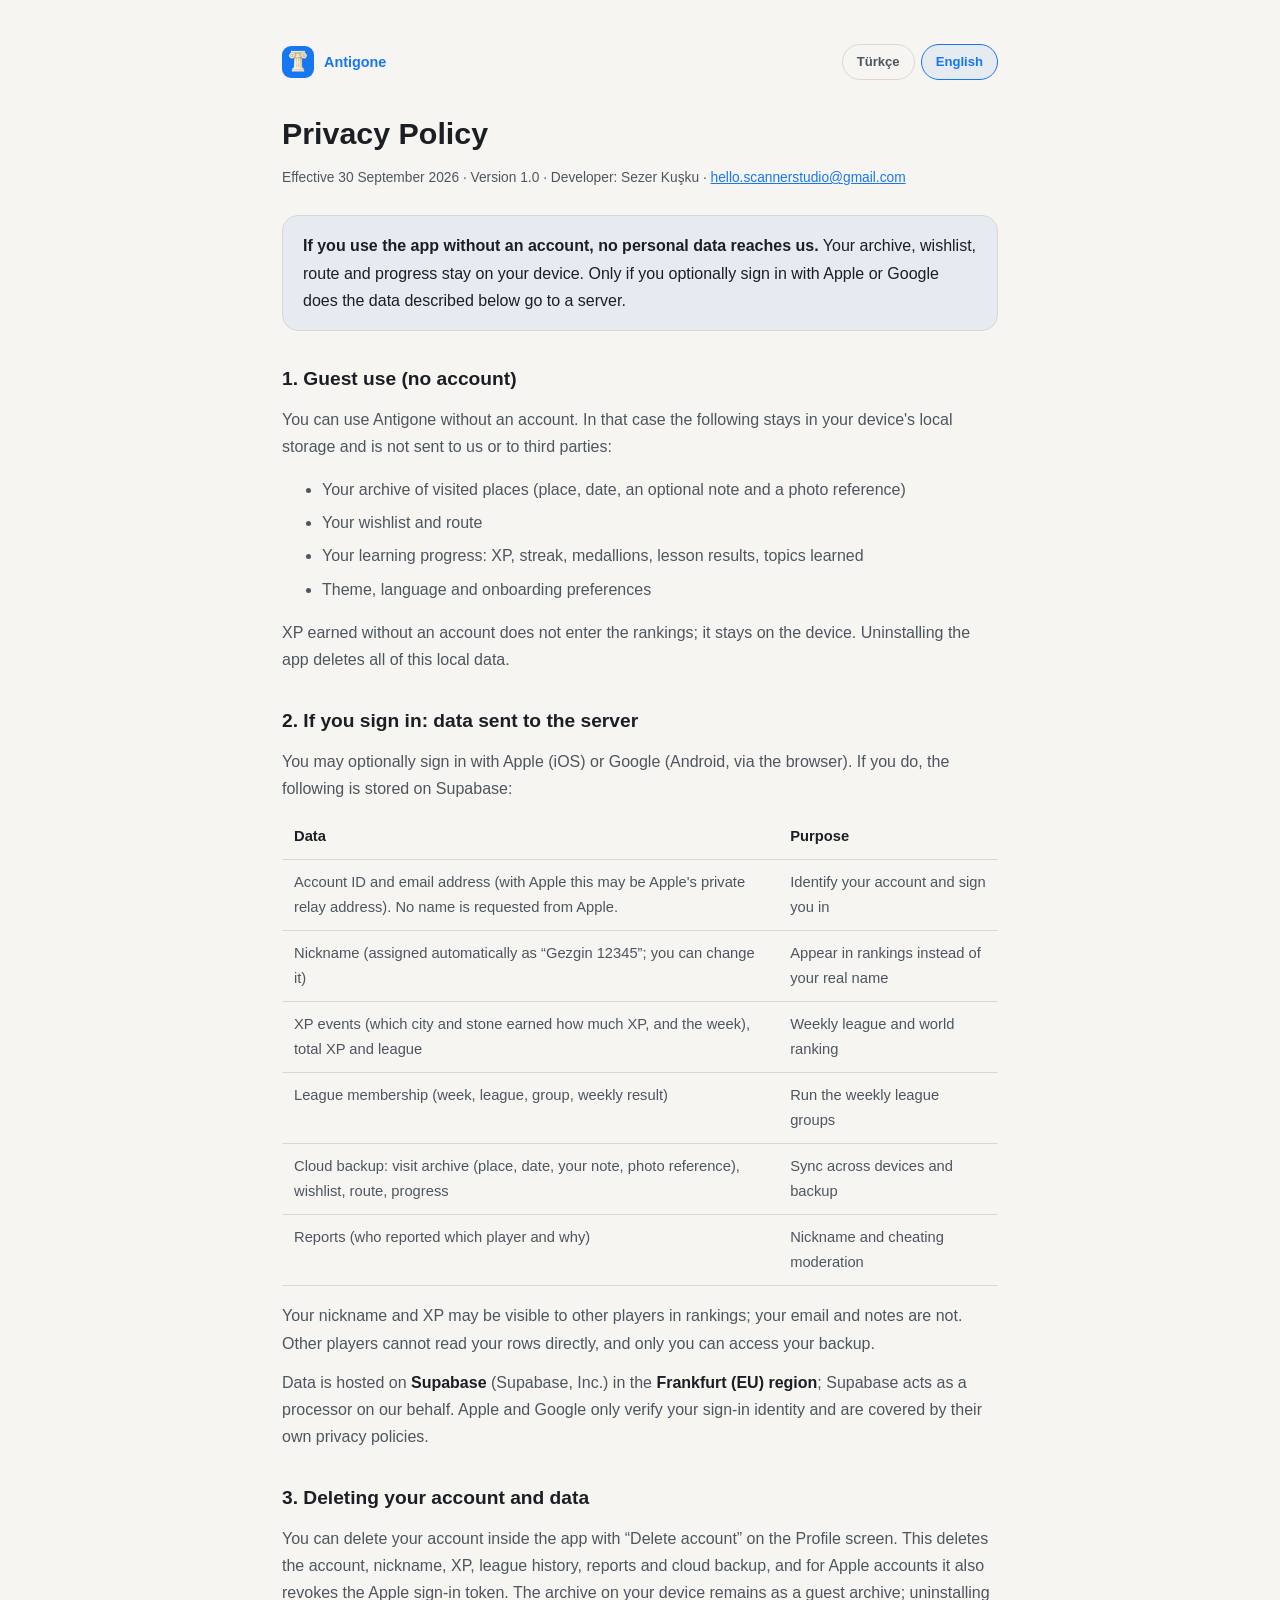
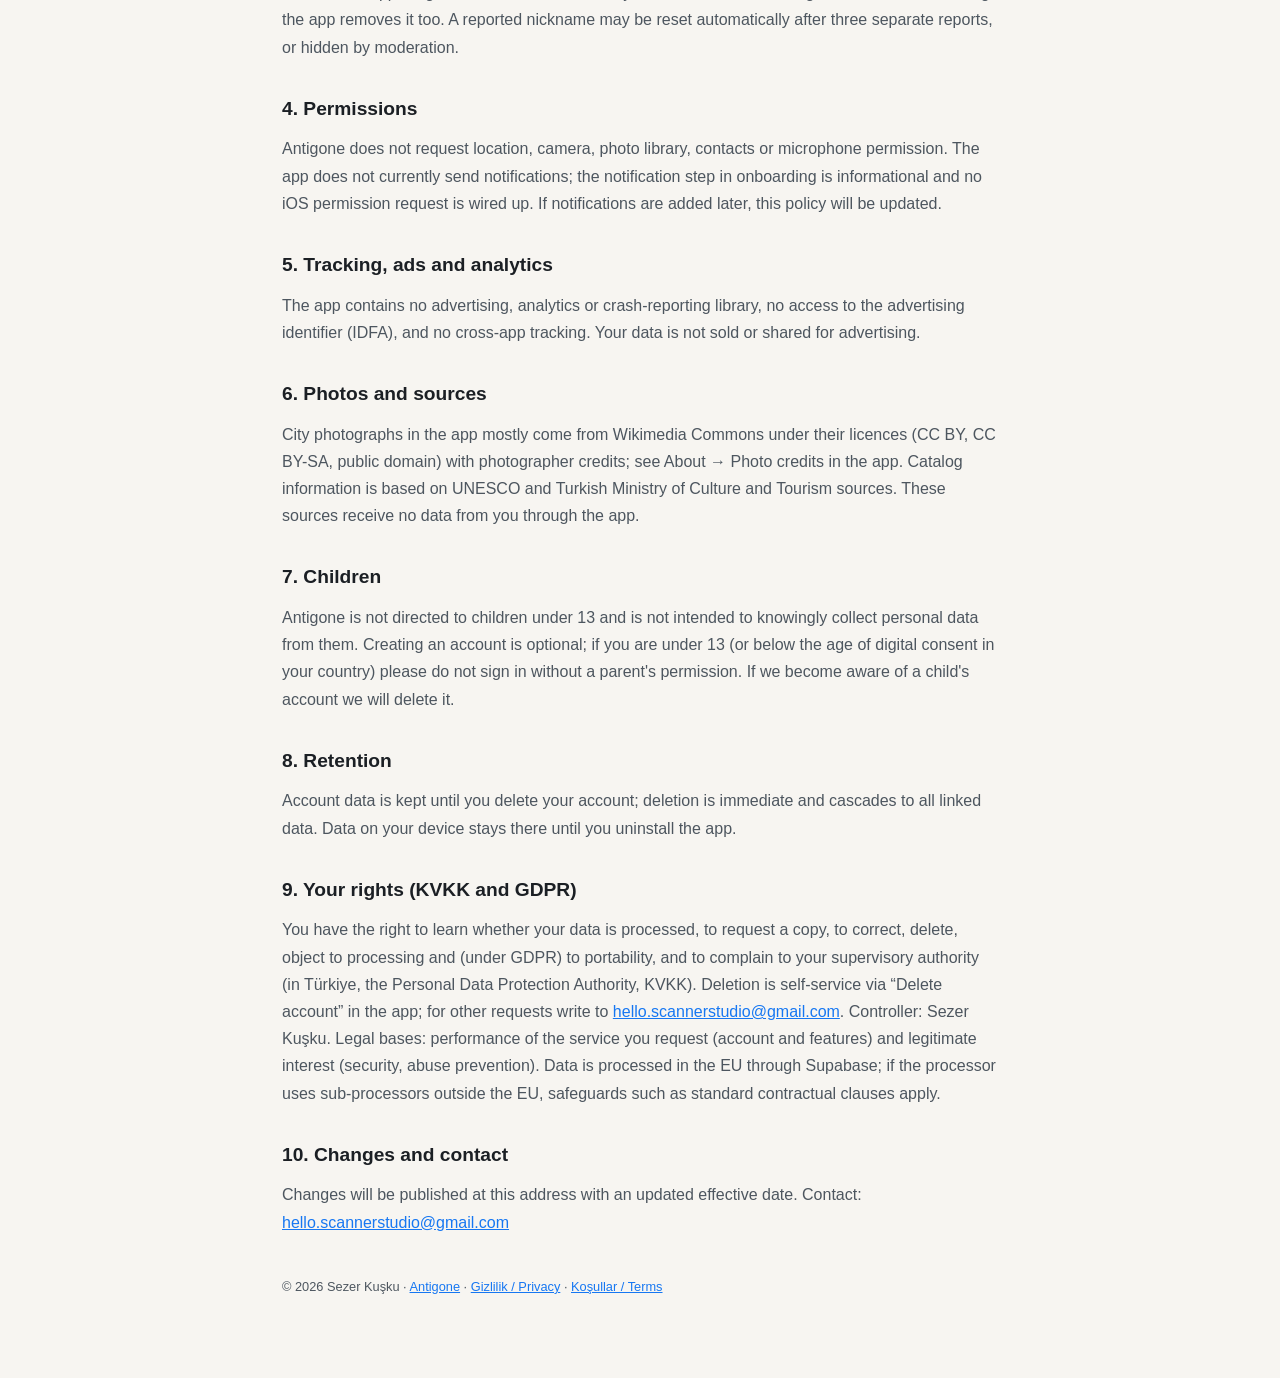
==== privacy.html @ a31787c8 "Antigone destek, gizlilik ve koşul sayfaları" ====
<!doctype html>
<html lang="tr">
<head>
<meta charset="utf-8">
<meta name="viewport" content="width=device-width, initial-scale=1">
<title>Antigone — Gizlilik Politikası / Privacy Policy</title>
<meta name="description" content="Antigone gizlilik politikası / privacy policy.">
<link rel="icon" type="image/png" href="favicon.png">
<link rel="apple-touch-icon" href="favicon.png">
<link rel="stylesheet" href="style.css">
</head>
<body>
<div class="wrap">
<div class="top"><a class="back" href="index.html"><img src="favicon.png" width="32" height="32" alt=""><span>Antigone</span></a><div class="lang"><button type="button" id="btn-tr" aria-pressed="true">Türkçe</button><button type="button" id="btn-en" aria-pressed="false">English</button></div></div>
<div lang="tr">
<h1>Gizlilik Politikası</h1>
<div class="meta">Yürürlük tarihi: 30 Eylül 2026 · Sürüm 1.0 · Geliştirici: Sezer Kuşku · <a href="mailto:hello.scannerstudio@gmail.com">hello.scannerstudio@gmail.com</a></div>
<div class="callout"><strong>Hesap açmadan kullanırsanız hiçbir kişisel veri bize ulaşmaz.</strong> Arşiviniz, istek listeniz, rotanız ve ilerlemeniz yalnızca cihazınızda durur. Yalnızca isteğe bağlı olarak Apple veya Google ile giriş yaparsanız, aşağıda anlatılan veriler sunucuya gider.</div>

<h2>1. Hesapsız (misafir) kullanım</h2>
<p>Antigone'i hesap açmadan kullanabilirsiniz. Bu durumda aşağıdaki bilgiler yalnızca cihazınızın yerel deposunda tutulur ve bize ya da üçüncü taraflara gönderilmez:</p>
<ul>
<li>Ziyaret ettiğiniz yerlerin arşivi (yer, tarih, isteğe bağlı notunuz ve fotoğraf bağlantısı)</li>
<li>İstek listeniz ve rotanız</li>
<li>Öğrenme ilerlemeniz: XP, seri, madalyonlar, sefer sonuçları, öğrendiğiniz konular</li>
<li>Tema, dil ve tanıtım ekranını geçtiğinize dair tercihler</li>
</ul>
<p>Hesapsız kazanılan XP sıralamaya girmez; cihazda kalır. Uygulamayı cihazdan kaldırmak bu yerel verilerin tamamını siler.</p>

<h2>2. Giriş yaparsanız: sunucuya giden veriler</h2>
<p>İsteğe bağlı olarak Apple ile giriş (iOS) veya Google ile giriş (Android, tarayıcı üzerinden) yapabilirsiniz. Giriş yaparsanız Supabase üzerinde şunlar saklanır:</p>
<table>
<tr><th>Veri</th><th>Amaç</th></tr>
<tr><td>Hesap kimliği ve e-posta adresi (Apple'da Apple'ın sağladığı gizli yönlendirme adresi de olabilir). Apple'dan ad istenmez.</td><td>Hesabınızı tanımak ve oturum açmak</td></tr>
<tr><td>Takma ad (size otomatik “Gezgin 12345” biçiminde verilir; değiştirebilirsiniz)</td><td>Sıralamada gerçek adınız yerine görünmek</td></tr>
<tr><td>XP olayları (hangi kentte hangi taştan ne kadar XP kazandığınız, hafta) ve toplam XP, lig</td><td>Haftalık lig ve dünya sıralaması</td></tr>
<tr><td>Lig üyeliği (hafta, lig, grup, haftalık sonuç)</td><td>Haftalık lig gruplarını işletmek</td></tr>
<tr><td>Bulut yedeği: ziyaret arşivi (yer, tarih, notunuz, fotoğraf bağlantısı), istek listesi, rota, ilerleme</td><td>Cihazlar arasında eşitleme ve yedek</td></tr>
<tr><td>Şikâyetler (kimin hangi oyuncuyu hangi gerekçeyle bildirdiği)</td><td>Takma ad ve hile denetimi</td></tr>
</table>
<p>Takma adınız ve XP'niz sıralamada diğer oyunculara görünebilir; e-posta adresiniz ve notlarınız görünmez. Bir oyuncunun satırına başka oyuncular doğrudan erişemez; yedeğinize yalnızca siz erişebilirsiniz.</p>
<p>Veriler <strong>Supabase</strong> (Supabase, Inc.) altyapısında, <strong>Frankfurt (AB) bölgesinde</strong> barındırılır; Supabase bizim adımıza işleyen bir veri işleyicisidir. Apple ve Google yalnızca giriş kimliğini doğrular; kendi gizlilik politikaları geçerlidir.</p>

<h2>3. Hesabı ve veriyi silme</h2>
<p>Profil ekranındaki “Hesabı sil” ile hesabınızı uygulama içinden silebilirsiniz. Bu işlem hesabı, takma adı, XP'yi, lig geçmişini, şikâyetleri ve bulut yedeğini siler; Apple ile açtıysanız Apple giriş belirtecini de iptal eder. Cihazdaki arşiviniz misafir arşivi olarak kalır; uygulamayı kaldırarak onu da silebilirsiniz. Şikâyet edilen bir takma ad, üç ayrı şikâyette otomatik olarak sıfırlanabilir veya moderasyonla gizlenebilir.</p>

<h2>4. İzinler</h2>
<p>Antigone konum, kamera, fotoğraf kitaplığı, kişiler veya mikrofon izni istemez. Uygulama şu an bildirim göndermez; tanıtım ekranındaki bildirim adımı bir bilgilendirmedir ve iOS izin isteği bağlı değildir. İleride bildirim eklenirse bu politika güncellenir.</p>

<h2>5. Takip, reklam ve analitik</h2>
<p>Uygulamada reklam, analitik veya çökme raporlama kitaplığı, reklam kimliği (IDFA) erişimi ve uygulamalar arası takip yoktur. Verileriniz satılmaz ve reklam amacıyla paylaşılmaz.</p>

<h2>6. Fotoğraflar ve kaynaklar</h2>
<p>Uygulamadaki kent fotoğrafları çoğunlukla Wikimedia Commons'tan, ilgili lisansları (CC BY, CC BY-SA, kamu malı) ve fotoğrafçı künyeleriyle kullanılır; ayrıntı uygulamada Hakkında → Fotoğraf künyeleri bölümündedir. Katalog bilgileri UNESCO ve T.C. Kültür ve Turizm Bakanlığı kaynaklarına dayanır. Bu kaynaklar uygulamadan size ait veri almaz.</p>

<h2>7. Çocuklar</h2>
<p>Antigone 13 yaşın altındaki çocuklara yönelik değildir ve onlardan bilerek kişisel veri toplamayı amaçlamaz. Hesap oluşturmak isteğe bağlıdır; 13 yaşın altındaysanız (veya ülkenizde daha yüksek bir dijital rıza yaşı varsa ona ulaşmadıysanız) ebeveyninizin izni olmadan giriş yapmayın. Bir çocuğa ait hesap fark edersek silerim.</p>

<h2>8. Saklama süresi</h2>
<p>Hesap verileri hesabınız silinene kadar saklanır. Silme işlemi zincirleme ve anında uygulanır. Cihazdaki veriler uygulamayı kaldırana kadar cihazınızda kalır.</p>

<h2>9. Haklarınız (KVKK ve GDPR)</h2>
<p>Verilerinizin işlenip işlenmediğini öğrenme, bir kopyasını isteme, düzeltme, silme, işlemeye itiraz etme ve (GDPR kapsamında) taşınabilirlik haklarına sahipsiniz; ilgili denetim otoritesine (Türkiye'de Kişisel Verileri Koruma Kurumu) şikâyet hakkınız saklıdır. Silme için uygulamadaki “Hesabı sil” yeterlidir; diğer talepler için <a href="mailto:hello.scannerstudio@gmail.com">hello.scannerstudio@gmail.com</a> adresine yazın. Veri sorumlusu: Sezer Kuşku. Hukuki dayanak: sözleşmenin ifası (hesap ve özellikler) ve meşru menfaat (güvenlik, suistimal önleme). Veriler Supabase aracılığıyla AB'de işlenir; işleyici AB dışındaki alt işleyicilere başvurursa standart sözleşme maddeleri gibi güvencelere tabidir.</p>

<h2>10. Değişiklikler ve iletişim</h2>
<p>Değişiklikler bu adreste yayımlanır ve yürürlük tarihi güncellenir. İletişim: <a href="mailto:hello.scannerstudio@gmail.com">hello.scannerstudio@gmail.com</a></p>
</div>

<div lang="en">
<h1>Privacy Policy</h1>
<div class="meta">Effective 30 September 2026 · Version 1.0 · Developer: Sezer Kuşku · <a href="mailto:hello.scannerstudio@gmail.com">hello.scannerstudio@gmail.com</a></div>
<div class="callout"><strong>If you use the app without an account, no personal data reaches us.</strong> Your archive, wishlist, route and progress stay on your device. Only if you optionally sign in with Apple or Google does the data described below go to a server.</div>

<h2>1. Guest use (no account)</h2>
<p>You can use Antigone without an account. In that case the following stays in your device's local storage and is not sent to us or to third parties:</p>
<ul>
<li>Your archive of visited places (place, date, an optional note and a photo reference)</li>
<li>Your wishlist and route</li>
<li>Your learning progress: XP, streak, medallions, lesson results, topics learned</li>
<li>Theme, language and onboarding preferences</li>
</ul>
<p>XP earned without an account does not enter the rankings; it stays on the device. Uninstalling the app deletes all of this local data.</p>

<h2>2. If you sign in: data sent to the server</h2>
<p>You may optionally sign in with Apple (iOS) or Google (Android, via the browser). If you do, the following is stored on Supabase:</p>
<table>
<tr><th>Data</th><th>Purpose</th></tr>
<tr><td>Account ID and email address (with Apple this may be Apple's private relay address). No name is requested from Apple.</td><td>Identify your account and sign you in</td></tr>
<tr><td>Nickname (assigned automatically as “Gezgin 12345”; you can change it)</td><td>Appear in rankings instead of your real name</td></tr>
<tr><td>XP events (which city and stone earned how much XP, and the week), total XP and league</td><td>Weekly league and world ranking</td></tr>
<tr><td>League membership (week, league, group, weekly result)</td><td>Run the weekly league groups</td></tr>
<tr><td>Cloud backup: visit archive (place, date, your note, photo reference), wishlist, route, progress</td><td>Sync across devices and backup</td></tr>
<tr><td>Reports (who reported which player and why)</td><td>Nickname and cheating moderation</td></tr>
</table>
<p>Your nickname and XP may be visible to other players in rankings; your email and notes are not. Other players cannot read your rows directly, and only you can access your backup.</p>
<p>Data is hosted on <strong>Supabase</strong> (Supabase, Inc.) in the <strong>Frankfurt (EU) region</strong>; Supabase acts as a processor on our behalf. Apple and Google only verify your sign-in identity and are covered by their own privacy policies.</p>

<h2>3. Deleting your account and data</h2>
<p>You can delete your account inside the app with “Delete account” on the Profile screen. This deletes the account, nickname, XP, league history, reports and cloud backup, and for Apple accounts it also revokes the Apple sign-in token. The archive on your device remains as a guest archive; uninstalling the app removes it too. A reported nickname may be reset automatically after three separate reports, or hidden by moderation.</p>

<h2>4. Permissions</h2>
<p>Antigone does not request location, camera, photo library, contacts or microphone permission. The app does not currently send notifications; the notification step in onboarding is informational and no iOS permission request is wired up. If notifications are added later, this policy will be updated.</p>

<h2>5. Tracking, ads and analytics</h2>
<p>The app contains no advertising, analytics or crash-reporting library, no access to the advertising identifier (IDFA), and no cross-app tracking. Your data is not sold or shared for advertising.</p>

<h2>6. Photos and sources</h2>
<p>City photographs in the app mostly come from Wikimedia Commons under their licences (CC BY, CC BY-SA, public domain) with photographer credits; see About → Photo credits in the app. Catalog information is based on UNESCO and Turkish Ministry of Culture and Tourism sources. These sources receive no data from you through the app.</p>

<h2>7. Children</h2>
<p>Antigone is not directed to children under 13 and is not intended to knowingly collect personal data from them. Creating an account is optional; if you are under 13 (or below the age of digital consent in your country) please do not sign in without a parent's permission. If we become aware of a child's account we will delete it.</p>

<h2>8. Retention</h2>
<p>Account data is kept until you delete your account; deletion is immediate and cascades to all linked data. Data on your device stays there until you uninstall the app.</p>

<h2>9. Your rights (KVKK and GDPR)</h2>
<p>You have the right to learn whether your data is processed, to request a copy, to correct, delete, object to processing and (under GDPR) to portability, and to complain to your supervisory authority (in Türkiye, the Personal Data Protection Authority, KVKK). Deletion is self-service via “Delete account” in the app; for other requests write to <a href="mailto:hello.scannerstudio@gmail.com">hello.scannerstudio@gmail.com</a>. Controller: Sezer Kuşku. Legal bases: performance of the service you request (account and features) and legitimate interest (security, abuse prevention). Data is processed in the EU through Supabase; if the processor uses sub-processors outside the EU, safeguards such as standard contractual clauses apply.</p>

<h2>10. Changes and contact</h2>
<p>Changes will be published at this address with an updated effective date. Contact: <a href="mailto:hello.scannerstudio@gmail.com">hello.scannerstudio@gmail.com</a></p>
</div>
<footer>© 2026 Sezer Kuşku · <a href="index.html">Antigone</a> · <a href="privacy.html">Gizlilik / Privacy</a> · <a href="terms.html">Koşullar / Terms</a></footer>
</div>
<script src="lang.js"></script>
</body>
</html>
---- style.css ----
:root{--bg:#F7F5F1;--surface:#fff;--text:#1B1F24;--muted:#4D565F;--line:#DDD8CE;--accent:#1677F2;--accent-soft:rgba(22,119,242,.08)}
@media (prefers-color-scheme:dark){:root{--bg:#0A0E12;--surface:#141A21;--text:#ECEFF2;--muted:#A3ADB8;--line:#26303A;--accent:#5B9DF8;--accent-soft:rgba(91,157,248,.12)}}
*{box-sizing:border-box}
body{margin:0;background:var(--bg);color:var(--text);font:16px/1.7 -apple-system,BlinkMacSystemFont,"Segoe UI",Roboto,Helvetica,Arial,sans-serif;-webkit-font-smoothing:antialiased}
.wrap{max-width:760px;margin:0 auto;padding:44px 22px 80px}
h1{font-size:1.9rem;margin:0 0 6px}
h2{font-size:1.2rem;margin:32px 0 10px}
.meta{color:var(--muted);font-size:.86rem;margin-bottom:26px}
p,li{color:var(--muted)}
p{margin:0 0 12px}
li{margin-bottom:6px}
a{color:var(--accent)}
strong{color:var(--text)}
.callout{background:var(--accent-soft);border:1px solid var(--line);border-radius:16px;padding:16px 20px;margin:0 0 24px;color:var(--text)}
table{width:100%;border-collapse:collapse;margin:0 0 16px;font-size:.92rem}
th,td{text-align:left;padding:10px 12px;border-bottom:1px solid var(--line);color:var(--muted);vertical-align:top}
th{color:var(--text);font-weight:600}
.top{display:flex;align-items:center;justify-content:space-between;gap:12px;margin-bottom:28px}
.back{display:inline-flex;align-items:center;gap:10px;text-decoration:none;font-weight:600;font-size:.9rem}
.back img{width:32px;height:32px;border-radius:9px;display:block}
.lang{display:flex;gap:6px}
.lang button{font:inherit;font-size:.82rem;font-weight:600;cursor:pointer;padding:6px 14px;border-radius:999px;color:var(--muted);background:transparent;border:1px solid var(--line)}
.lang button[aria-pressed="true"]{background:var(--accent-soft);border-color:var(--accent);color:var(--accent)}
body [lang=en]{display:none}
body.en [lang=tr]{display:none}
body.en [lang=en]{display:revert}
.cards{display:grid;gap:12px;margin:22px 0}
.card{display:block;background:var(--surface);border:1px solid var(--line);border-radius:16px;padding:16px 20px;text-decoration:none;color:var(--text);font-weight:600}
.card span{display:block;font-weight:400;color:var(--muted);font-size:.9rem}
footer{margin-top:40px;font-size:.8rem;color:var(--muted)}
.hero{text-align:center;margin-bottom:10px}
.hero img{width:96px;height:96px;border-radius:24px}
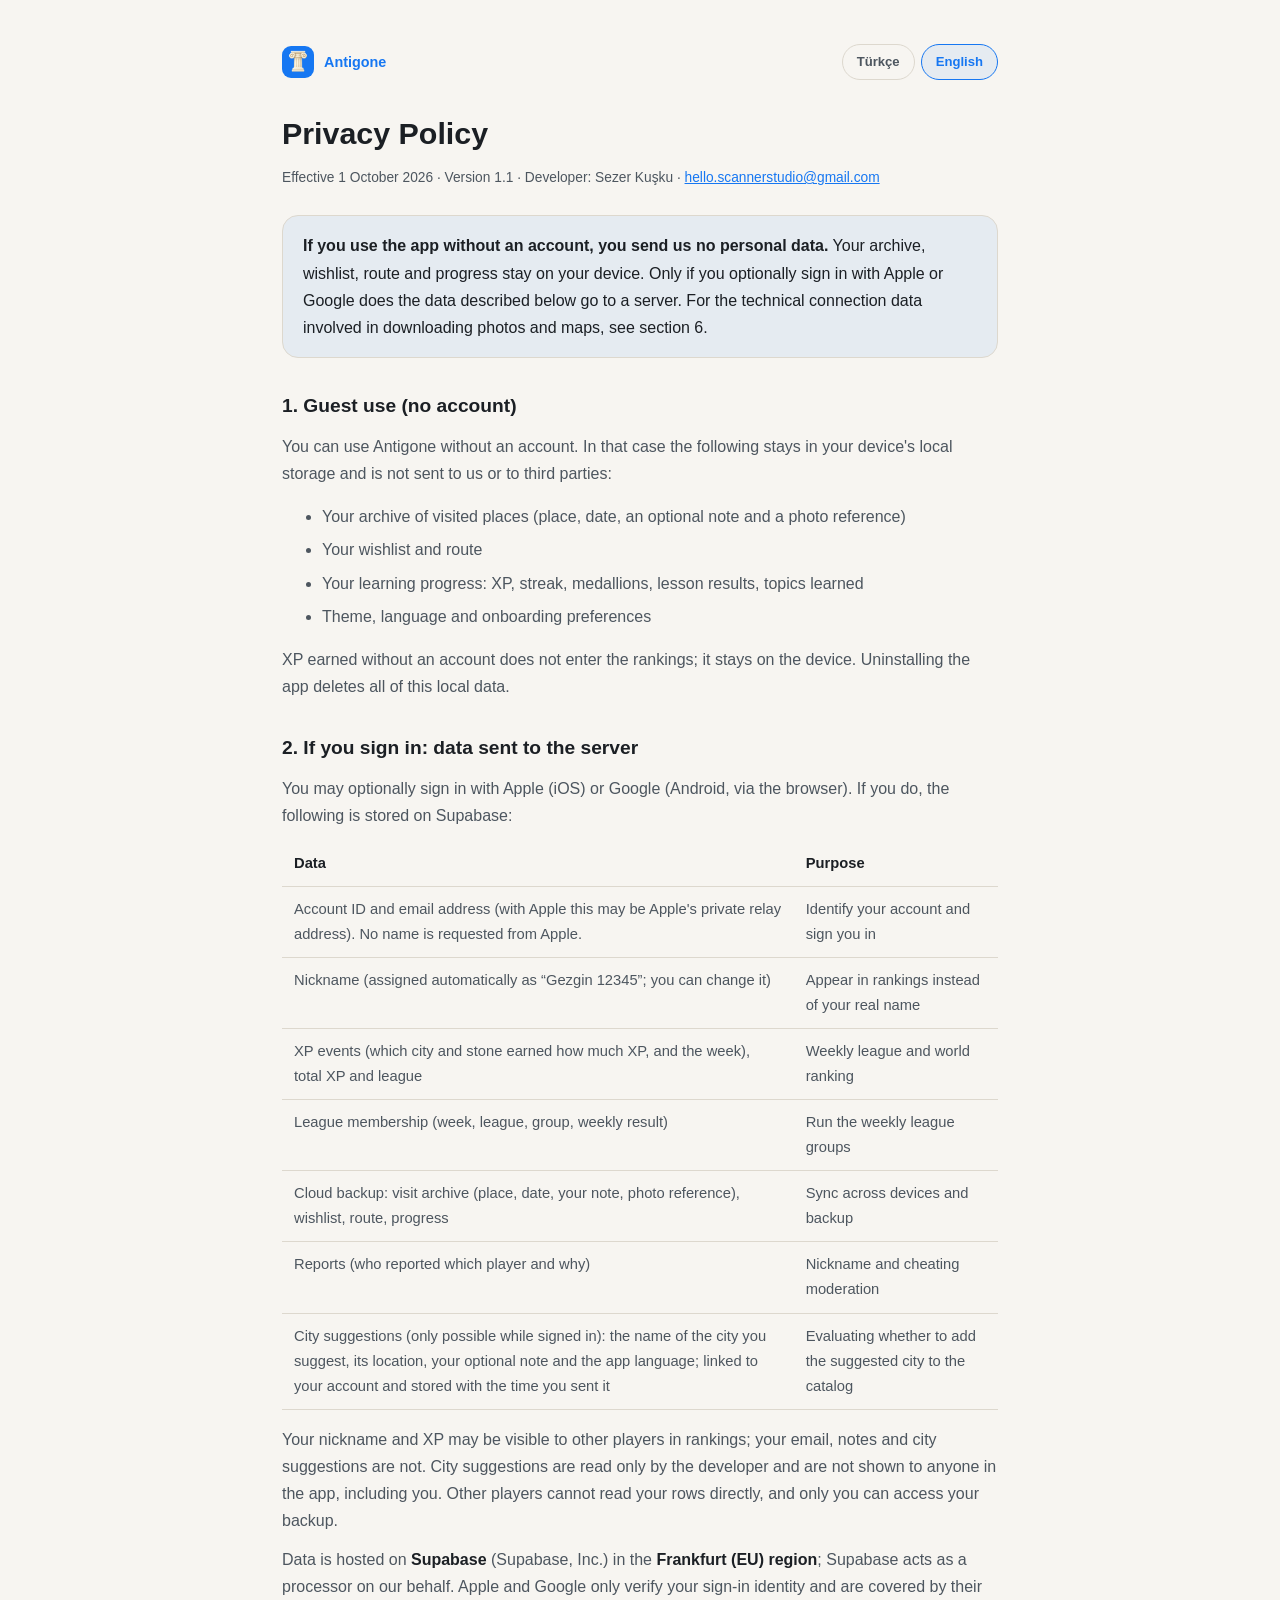
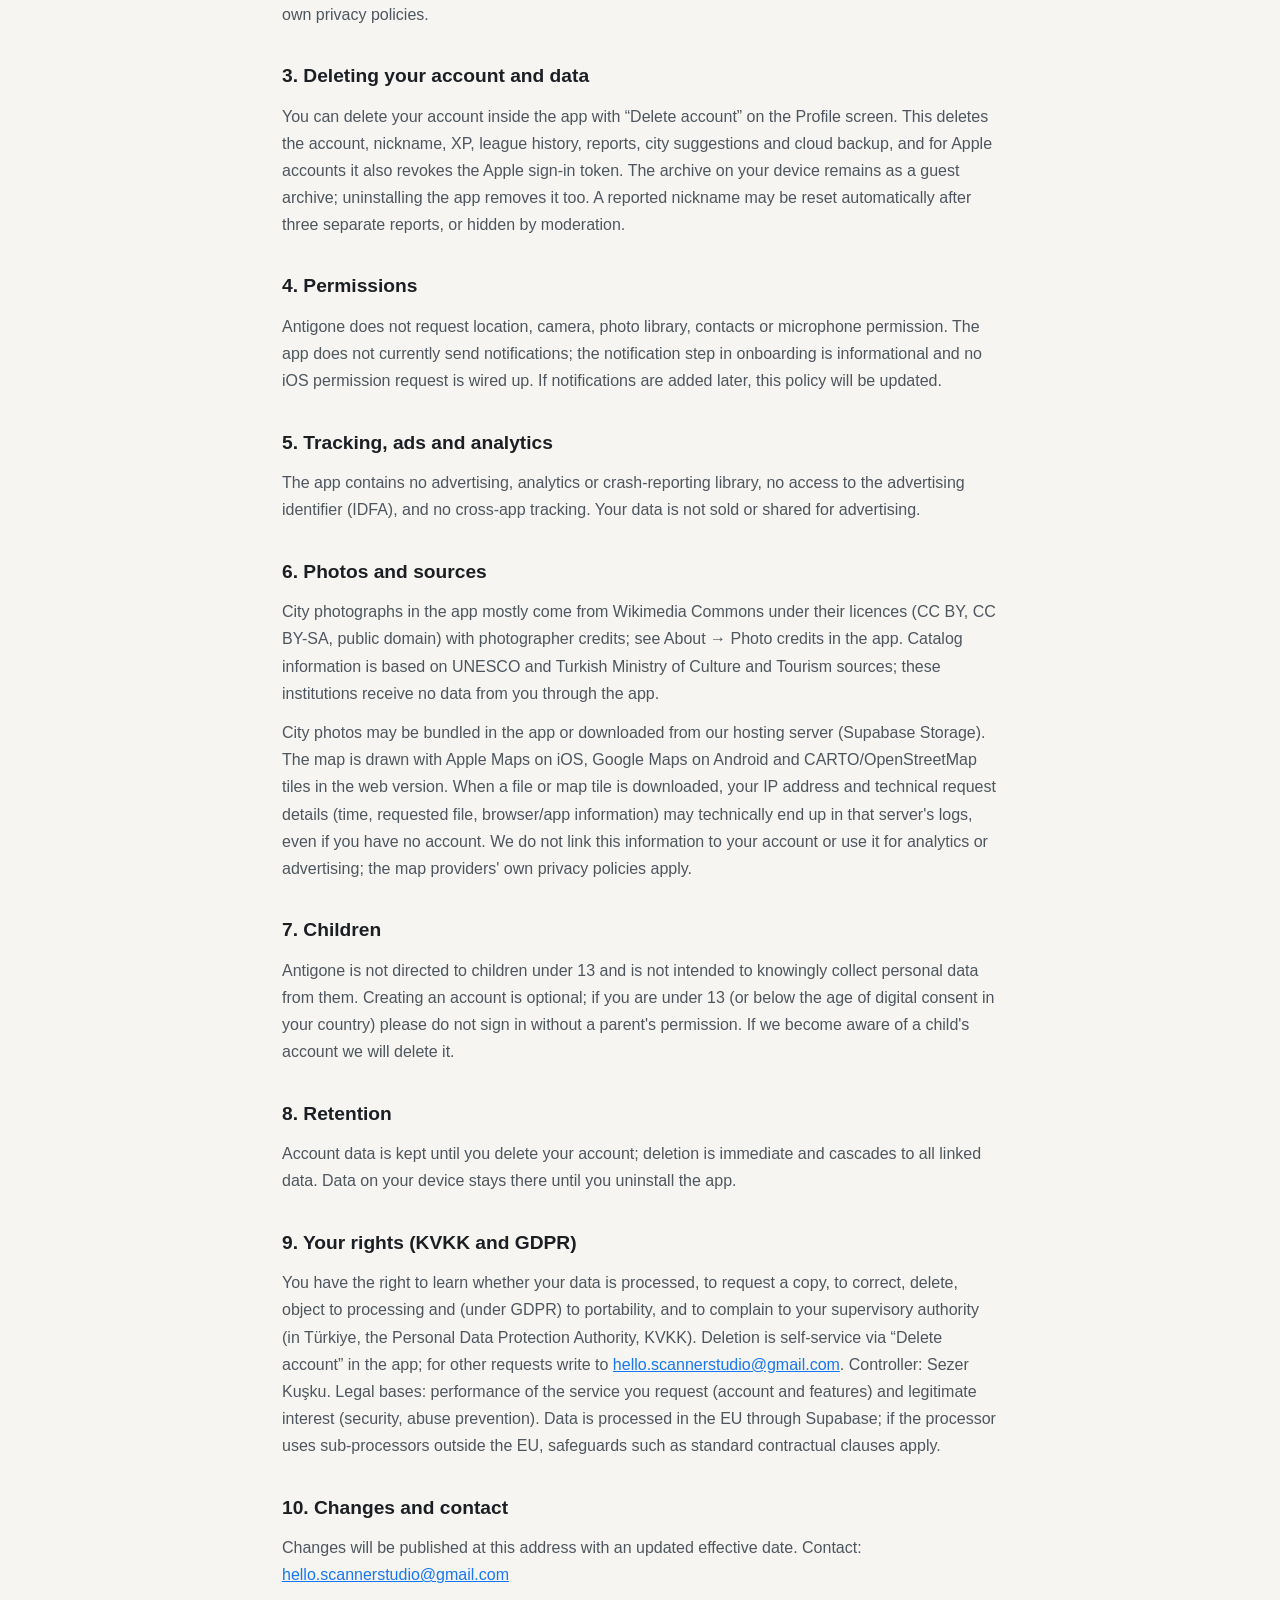
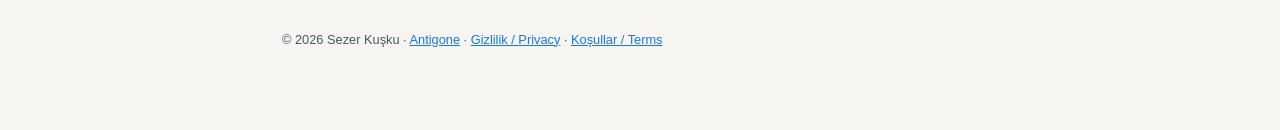
==== commit 55e2a6b4: "Privacy policy 1.1: city suggestions, technical logs on photo and map downloads - Section 2: add cit" ====
--- a/privacy.html
+++ b/privacy.html
@@ -14,8 +14,8 @@
 <div class="top"><a class="back" href="index.html"><img src="favicon.png" width="32" height="32" alt=""><span>Antigone</span></a><div class="lang"><button type="button" id="btn-tr" aria-pressed="true">Türkçe</button><button type="button" id="btn-en" aria-pressed="false">English</button></div></div>
 <div lang="tr">
 <h1>Gizlilik Politikası</h1>
-<div class="meta">Yürürlük tarihi: 30 Eylül 2026 · Sürüm 1.0 · Geliştirici: Sezer Kuşku · <a href="mailto:hello.scannerstudio@gmail.com">hello.scannerstudio@gmail.com</a></div>
-<div class="callout"><strong>Hesap açmadan kullanırsanız hiçbir kişisel veri bize ulaşmaz.</strong> Arşiviniz, istek listeniz, rotanız ve ilerlemeniz yalnızca cihazınızda durur. Yalnızca isteğe bağlı olarak Apple veya Google ile giriş yaparsanız, aşağıda anlatılan veriler sunucuya gider.</div>
+<div class="meta">Yürürlük tarihi: 1 Ekim 2026 · Sürüm 1.1 · Geliştirici: Sezer Kuşku · <a href="mailto:hello.scannerstudio@gmail.com">hello.scannerstudio@gmail.com</a></div>
+<div class="callout"><strong>Hesap açmadan kullanırsanız bize kişisel veri göndermezsiniz.</strong> Arşiviniz, istek listeniz, rotanız ve ilerlemeniz yalnızca cihazınızda durur. Yalnızca isteğe bağlı olarak Apple veya Google ile giriş yaparsanız, aşağıda anlatılan veriler sunucuya gider. Fotoğraf ve harita indirirken oluşan teknik bağlantı bilgileri için bölüm 6'ya bakın.</div>
 
 <h2>1. Hesapsız (misafir) kullanım</h2>
 <p>Antigone'i hesap açmadan kullanabilirsiniz. Bu durumda aşağıdaki bilgiler yalnızca cihazınızın yerel deposunda tutulur ve bize ya da üçüncü taraflara gönderilmez:</p>
@@ -37,12 +37,13 @@
 <tr><td>Lig üyeliği (hafta, lig, grup, haftalık sonuç)</td><td>Haftalık lig gruplarını işletmek</td></tr>
 <tr><td>Bulut yedeği: ziyaret arşivi (yer, tarih, notunuz, fotoğraf bağlantısı), istek listesi, rota, ilerleme</td><td>Cihazlar arasında eşitleme ve yedek</td></tr>
 <tr><td>Şikâyetler (kimin hangi oyuncuyu hangi gerekçeyle bildirdiği)</td><td>Takma ad ve hile denetimi</td></tr>
+<tr><td>Kent önerileri (yalnızca giriş yapmışsanız gönderebilirsiniz): önerdiğiniz kentin adı, konumu, isteğe bağlı notunuz ve uygulama diliniz; hesabınızla ilişkili ve gönderim zamanıyla birlikte saklanır</td><td>Önerilen kenti kataloğa eklemeyi değerlendirmek</td></tr>
 </table>
-<p>Takma adınız ve XP'niz sıralamada diğer oyunculara görünebilir; e-posta adresiniz ve notlarınız görünmez. Bir oyuncunun satırına başka oyuncular doğrudan erişemez; yedeğinize yalnızca siz erişebilirsiniz.</p>
+<p>Takma adınız ve XP'niz sıralamada diğer oyunculara görünebilir; e-posta adresiniz, notlarınız ve kent önerileriniz görünmez. Kent önerilerini yalnızca geliştirici okur; uygulamada kimseye, size bile, gösterilmez. Bir oyuncunun satırına başka oyuncular doğrudan erişemez; yedeğinize yalnızca siz erişebilirsiniz.</p>
 <p>Veriler <strong>Supabase</strong> (Supabase, Inc.) altyapısında, <strong>Frankfurt (AB) bölgesinde</strong> barındırılır; Supabase bizim adımıza işleyen bir veri işleyicisidir. Apple ve Google yalnızca giriş kimliğini doğrular; kendi gizlilik politikaları geçerlidir.</p>
 
 <h2>3. Hesabı ve veriyi silme</h2>
-<p>Profil ekranındaki “Hesabı sil” ile hesabınızı uygulama içinden silebilirsiniz. Bu işlem hesabı, takma adı, XP'yi, lig geçmişini, şikâyetleri ve bulut yedeğini siler; Apple ile açtıysanız Apple giriş belirtecini de iptal eder. Cihazdaki arşiviniz misafir arşivi olarak kalır; uygulamayı kaldırarak onu da silebilirsiniz. Şikâyet edilen bir takma ad, üç ayrı şikâyette otomatik olarak sıfırlanabilir veya moderasyonla gizlenebilir.</p>
+<p>Profil ekranındaki “Hesabı sil” ile hesabınızı uygulama içinden silebilirsiniz. Bu işlem hesabı, takma adı, XP'yi, lig geçmişini, şikâyetleri, kent önerilerini ve bulut yedeğini siler; Apple ile açtıysanız Apple giriş belirtecini de iptal eder. Cihazdaki arşiviniz misafir arşivi olarak kalır; uygulamayı kaldırarak onu da silebilirsiniz. Şikâyet edilen bir takma ad, üç ayrı şikâyette otomatik olarak sıfırlanabilir veya moderasyonla gizlenebilir.</p>
 
 <h2>4. İzinler</h2>
 <p>Antigone konum, kamera, fotoğraf kitaplığı, kişiler veya mikrofon izni istemez. Uygulama şu an bildirim göndermez; tanıtım ekranındaki bildirim adımı bir bilgilendirmedir ve iOS izin isteği bağlı değildir. İleride bildirim eklenirse bu politika güncellenir.</p>
@@ -51,7 +52,8 @@
 <p>Uygulamada reklam, analitik veya çökme raporlama kitaplığı, reklam kimliği (IDFA) erişimi ve uygulamalar arası takip yoktur. Verileriniz satılmaz ve reklam amacıyla paylaşılmaz.</p>
 
 <h2>6. Fotoğraflar ve kaynaklar</h2>
-<p>Uygulamadaki kent fotoğrafları çoğunlukla Wikimedia Commons'tan, ilgili lisansları (CC BY, CC BY-SA, kamu malı) ve fotoğrafçı künyeleriyle kullanılır; ayrıntı uygulamada Hakkında → Fotoğraf künyeleri bölümündedir. Katalog bilgileri UNESCO ve T.C. Kültür ve Turizm Bakanlığı kaynaklarına dayanır. Bu kaynaklar uygulamadan size ait veri almaz.</p>
+<p>Uygulamadaki kent fotoğrafları çoğunlukla Wikimedia Commons'tan, ilgili lisansları (CC BY, CC BY-SA, kamu malı) ve fotoğrafçı künyeleriyle kullanılır; ayrıntı uygulamada Hakkında → Fotoğraf künyeleri bölümündedir. Katalog bilgileri UNESCO ve T.C. Kültür ve Turizm Bakanlığı kaynaklarına dayanır; bu kurumlar uygulamadan size ait veri almaz.</p>
+<p>Kent fotoğrafları uygulamaya gömülü olabilir ya da barındırma sunucusundan (Supabase Storage) indirilebilir. Harita, iOS'ta Apple Haritalar, Android'de Google Haritalar, web sürümünde CARTO/OpenStreetMap harita karolarıyla çizilir. Bir dosya veya harita karosu indirilirken, hesap açmamış olsanız bile, IP adresiniz ve isteğin teknik bilgileri (zaman, istenen dosya, tarayıcı/uygulama bilgisi) ilgili sunucunun günlüklerine teknik olarak düşebilir. Bu bilgileri hesabınızla ilişkilendirmeyiz, analiz veya reklam için kullanmayız; harita sağlayıcılarının kendi gizlilik politikaları geçerlidir.</p>
 
 <h2>7. Çocuklar</h2>
 <p>Antigone 13 yaşın altındaki çocuklara yönelik değildir ve onlardan bilerek kişisel veri toplamayı amaçlamaz. Hesap oluşturmak isteğe bağlıdır; 13 yaşın altındaysanız (veya ülkenizde daha yüksek bir dijital rıza yaşı varsa ona ulaşmadıysanız) ebeveyninizin izni olmadan giriş yapmayın. Bir çocuğa ait hesap fark edersek silerim.</p>
@@ -68,8 +70,8 @@
 
 <div lang="en">
 <h1>Privacy Policy</h1>
-<div class="meta">Effective 30 September 2026 · Version 1.0 · Developer: Sezer Kuşku · <a href="mailto:hello.scannerstudio@gmail.com">hello.scannerstudio@gmail.com</a></div>
-<div class="callout"><strong>If you use the app without an account, no personal data reaches us.</strong> Your archive, wishlist, route and progress stay on your device. Only if you optionally sign in with Apple or Google does the data described below go to a server.</div>
+<div class="meta">Effective 1 October 2026 · Version 1.1 · Developer: Sezer Kuşku · <a href="mailto:hello.scannerstudio@gmail.com">hello.scannerstudio@gmail.com</a></div>
+<div class="callout"><strong>If you use the app without an account, you send us no personal data.</strong> Your archive, wishlist, route and progress stay on your device. Only if you optionally sign in with Apple or Google does the data described below go to a server. For the technical connection data involved in downloading photos and maps, see section 6.</div>
 
 <h2>1. Guest use (no account)</h2>
 <p>You can use Antigone without an account. In that case the following stays in your device's local storage and is not sent to us or to third parties:</p>
@@ -91,12 +93,13 @@
 <tr><td>League membership (week, league, group, weekly result)</td><td>Run the weekly league groups</td></tr>
 <tr><td>Cloud backup: visit archive (place, date, your note, photo reference), wishlist, route, progress</td><td>Sync across devices and backup</td></tr>
 <tr><td>Reports (who reported which player and why)</td><td>Nickname and cheating moderation</td></tr>
+<tr><td>City suggestions (only possible while signed in): the name of the city you suggest, its location, your optional note and the app language; linked to your account and stored with the time you sent it</td><td>Evaluating whether to add the suggested city to the catalog</td></tr>
 </table>
-<p>Your nickname and XP may be visible to other players in rankings; your email and notes are not. Other players cannot read your rows directly, and only you can access your backup.</p>
+<p>Your nickname and XP may be visible to other players in rankings; your email, notes and city suggestions are not. City suggestions are read only by the developer and are not shown to anyone in the app, including you. Other players cannot read your rows directly, and only you can access your backup.</p>
 <p>Data is hosted on <strong>Supabase</strong> (Supabase, Inc.) in the <strong>Frankfurt (EU) region</strong>; Supabase acts as a processor on our behalf. Apple and Google only verify your sign-in identity and are covered by their own privacy policies.</p>
 
 <h2>3. Deleting your account and data</h2>
-<p>You can delete your account inside the app with “Delete account” on the Profile screen. This deletes the account, nickname, XP, league history, reports and cloud backup, and for Apple accounts it also revokes the Apple sign-in token. The archive on your device remains as a guest archive; uninstalling the app removes it too. A reported nickname may be reset automatically after three separate reports, or hidden by moderation.</p>
+<p>You can delete your account inside the app with “Delete account” on the Profile screen. This deletes the account, nickname, XP, league history, reports, city suggestions and cloud backup, and for Apple accounts it also revokes the Apple sign-in token. The archive on your device remains as a guest archive; uninstalling the app removes it too. A reported nickname may be reset automatically after three separate reports, or hidden by moderation.</p>
 
 <h2>4. Permissions</h2>
 <p>Antigone does not request location, camera, photo library, contacts or microphone permission. The app does not currently send notifications; the notification step in onboarding is informational and no iOS permission request is wired up. If notifications are added later, this policy will be updated.</p>
@@ -105,7 +108,8 @@
 <p>The app contains no advertising, analytics or crash-reporting library, no access to the advertising identifier (IDFA), and no cross-app tracking. Your data is not sold or shared for advertising.</p>
 
 <h2>6. Photos and sources</h2>
-<p>City photographs in the app mostly come from Wikimedia Commons under their licences (CC BY, CC BY-SA, public domain) with photographer credits; see About → Photo credits in the app. Catalog information is based on UNESCO and Turkish Ministry of Culture and Tourism sources. These sources receive no data from you through the app.</p>
+<p>City photographs in the app mostly come from Wikimedia Commons under their licences (CC BY, CC BY-SA, public domain) with photographer credits; see About → Photo credits in the app. Catalog information is based on UNESCO and Turkish Ministry of Culture and Tourism sources; these institutions receive no data from you through the app.</p>
+<p>City photos may be bundled in the app or downloaded from our hosting server (Supabase Storage). The map is drawn with Apple Maps on iOS, Google Maps on Android and CARTO/OpenStreetMap tiles in the web version. When a file or map tile is downloaded, your IP address and technical request details (time, requested file, browser/app information) may technically end up in that server's logs, even if you have no account. We do not link this information to your account or use it for analytics or advertising; the map providers' own privacy policies apply.</p>
 
 <h2>7. Children</h2>
 <p>Antigone is not directed to children under 13 and is not intended to knowingly collect personal data from them. Creating an account is optional; if you are under 13 (or below the age of digital consent in your country) please do not sign in without a parent's permission. If we become aware of a child's account we will delete it.</p>
